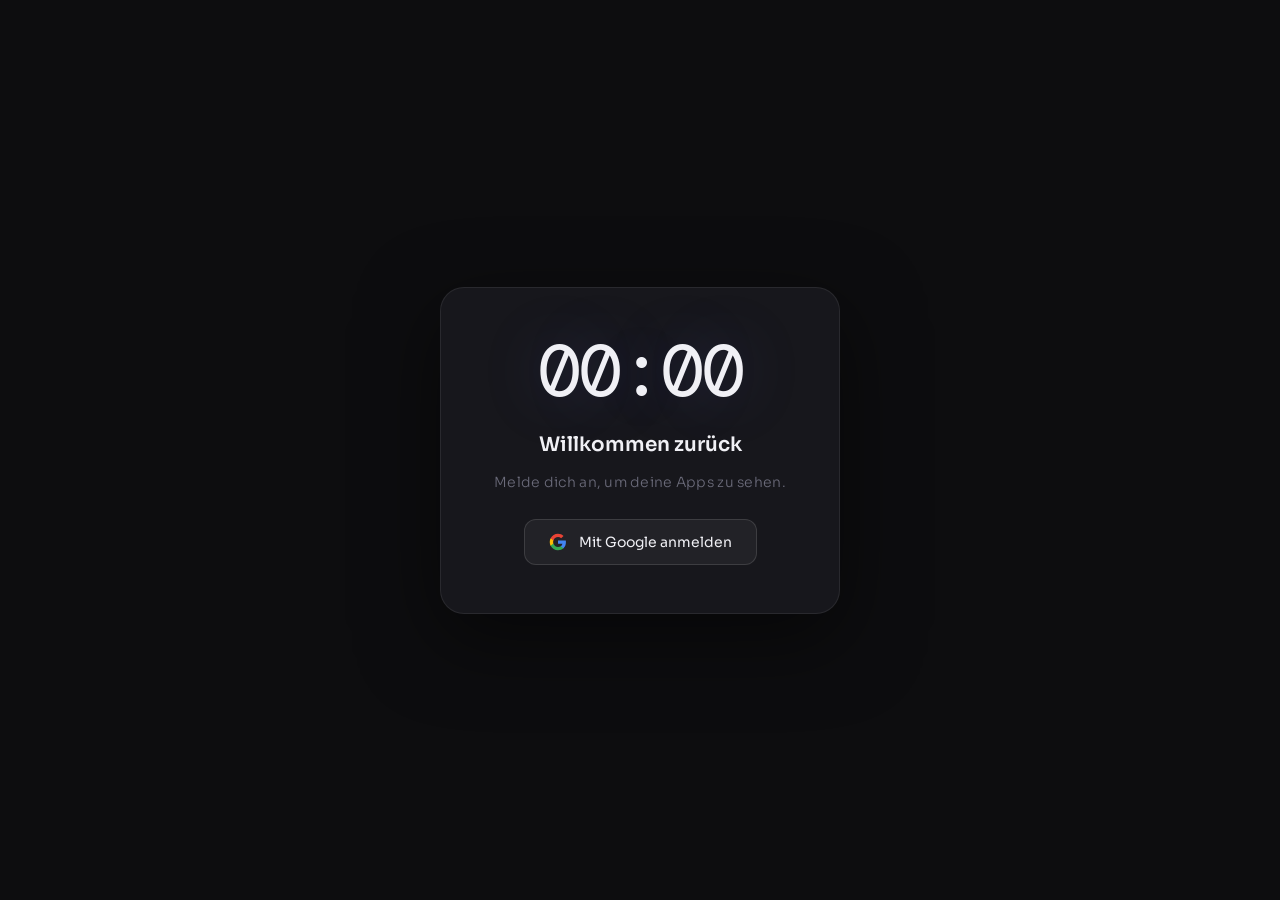
==== index.html @ 4dc1c1ce "Add files via upload weather api box removed" ====
<!DOCTYPE html>
<html lang="de" data-theme="dark">
<head>
  <meta charset="UTF-8" />
  <meta name="viewport" content="width=device-width, initial-scale=1.0" />
  <title>Startseite</title>
  <link rel="preconnect" href="https://fonts.googleapis.com" />
  <link rel="preconnect" href="https://fonts.gstatic.com" crossorigin />
  <link href="https://fonts.googleapis.com/css2?family=Sora:wght@300;400;600&family=DM+Mono:wght@400;500&display=swap" rel="stylesheet" />
  <link rel="stylesheet" href="./Style/style.css" />
</head>
<body>

<div id="loginScreen">
  <div class="login-box">
    <div class="login-clock" id="loginClock">00:00</div>
    <div class="login-title">Willkommen zurück</div>
    <div class="login-sub">Melde dich an, um deine Apps zu sehen.</div>
    <button id="loginBtn" class="google-btn">
      <svg viewBox="0 0 24 24" width="18" height="18">
        <path d="M22.56 12.25c0-.78-.07-1.53-.2-2.25H12v4.26h5.92c-.26 1.37-1.04 2.53-2.21 3.31v2.77h3.57c2.08-1.92 3.28-4.74 3.28-8.09z" fill="#4285F4"/>
        <path d="M12 23c2.97 0 5.46-.98 7.28-2.66l-3.57-2.77c-.98.66-2.23 1.06-3.71 1.06-2.86 0-5.29-1.93-6.16-4.53H2.18v2.84C3.99 20.53 7.7 23 12 23z" fill="#34A853"/>
        <path d="M5.84 14.09c-.22-.66-.35-1.36-.35-2.09s.13-1.43.35-2.09V7.07H2.18C1.43 8.55 1 10.22 1 12s.43 3.45 1.18 4.93l3.66-2.84z" fill="#FBBC05"/>
        <path d="M12 5.38c1.62 0 3.06.56 4.21 1.64l3.15-3.15C17.45 2.09 14.97 1 12 1 7.7 1 3.99 3.47 2.18 7.07l3.66 2.84c.87-2.6 3.3-4.53 6.16-4.53z" fill="#EA4335"/>
      </svg>
      Mit Google anmelden
    </button>
  </div>
</div>

<div id="app" style="display:none;">

  <div id="bgLayer"></div>

  <header class="header">
    <div class="clock" id="clock">00:00</div>
    <div class="greeting" id="greeting">Guten Morgen</div>
  </header>

  <div class="widgets-row">
  <div class="widget quote-widget" id="quoteWidget">
    <div class="quote-mark">"</div>
    <div class="quote-text" id="quoteText">Lade Zitat...</div>
    <div class="quote-author" id="quoteAuthor"></div>
    <button class="quote-refresh" id="quoteRefresh" title="Neues Zitat">
      <svg viewBox="0 0 24 24" fill="none" stroke="currentColor" stroke-width="2" stroke-linecap="round">
        <polyline points="23 4 23 10 17 10"/>
        <polyline points="1 20 1 14 7 14"/>
        <path d="M3.51 9a9 9 0 0 1 14.85-3.36L23 10M1 14l4.64 4.36A9 9 0 0 0 20.49 15"/>
      </svg>
    </button>
  </div>
</div>

  <div class="search-wrapper">
    <div class="search-bar">
      <svg class="search-icon" viewBox="0 0 24 24" fill="none" stroke="currentColor" stroke-width="2">
        <circle cx="11" cy="11" r="8"/>
        <line x1="21" y1="21" x2="16.65" y2="16.65"/>
      </svg>
      <input type="text" id="searchInput" placeholder="Suchen oder URL eingeben..." autocomplete="off" />
    </div>
  </div>

  <main class="grid-wrapper" id="gridWrapper"></main>

  <div class="user-chip" id="userChip" style="display:none;">
    <img id="userAvatar" src="" alt="Avatar" />
    <span id="userName" class="user-name"></span>
    <button id="settingsBtn" title="Einstellungen">
      <svg viewBox="0 0 24 24" fill="none" stroke="currentColor" stroke-width="2" stroke-linecap="round">
        <circle cx="12" cy="12" r="3"/>
        <path d="M19.4 15a1.65 1.65 0 0 0 .33 1.82l.06.06a2 2 0 0 1-2.83 2.83l-.06-.06a1.65 1.65 0 0 0-1.82-.33 1.65 1.65 0 0 0-1 1.51V21a2 2 0 0 1-4 0v-.09A1.65 1.65 0 0 0 9 19.4a1.65 1.65 0 0 0-1.82.33l-.06.06a2 2 0 0 1-2.83-2.83l.06-.06A1.65 1.65 0 0 0 4.68 15a1.65 1.65 0 0 0-1.51-1H3a2 2 0 0 1 0-4h.09A1.65 1.65 0 0 0 4.6 9a1.65 1.65 0 0 0-.33-1.82l-.06-.06a2 2 0 0 1 2.83-2.83l.06.06A1.65 1.65 0 0 0 9 4.68a1.65 1.65 0 0 0 1-1.51V3a2 2 0 0 1 4 0v.09a1.65 1.65 0 0 0 1 1.51 1.65 1.65 0 0 0 1.82-.33l.06-.06a2 2 0 0 1 2.83 2.83l-.06.06A1.65 1.65 0 0 0 19.4 9a1.65 1.65 0 0 0 1.51 1H21a2 2 0 0 1 0 4h-.09a1.65 1.65 0 0 0-1.51 1z"/>
      </svg>
    </button>
    <button id="logoutBtn" title="Abmelden">
      <svg viewBox="0 0 24 24" fill="none" stroke="currentColor" stroke-width="2" stroke-linecap="round">
        <path d="M9 21H5a2 2 0 0 1-2-2V5a2 2 0 0 1 2-2h4"/>
        <polyline points="16 17 21 12 16 7"/>
        <line x1="21" y1="12" x2="9" y2="12"/>
      </svg>
    </button>
  </div>

  <button class="add-btn" id="addBtn" title="App hinzufügen">
    <svg viewBox="0 0 24 24" fill="none" stroke="currentColor" stroke-width="2.5" stroke-linecap="round">
      <line x1="12" y1="5" x2="12" y2="19"/>
      <line x1="5" y1="12" x2="19" y2="12"/>
    </svg>
  </button>

  <canvas id="confettiCanvas"></canvas>

  <div class="modal-overlay" id="modalOverlay"></div>

  <!-- MODAL: App hinzufügen -->
  <div class="modal" id="addModal">
    <div class="modal-header">
      <span class="modal-title">App hinzufügen</span>
      <button class="modal-close" id="modalClose">
        <svg viewBox="0 0 24 24" fill="none" stroke="currentColor" stroke-width="2" stroke-linecap="round">
          <line x1="18" y1="6" x2="6" y2="18"/><line x1="6" y1="6" x2="18" y2="18"/>
        </svg>
      </button>
    </div>
    <form id="addForm">
      <div class="form-group">
        <label>Name</label>
        <input type="text" id="inputName" placeholder="z.B. GitHub" required />
      </div>
      <div class="form-group">
        <label>URL</label>
        <input type="text" id="inputUrl" placeholder="z.B. github.com" required />
      </div>
      <div class="form-group">
        <label>Beschreibung <span class="optional">(optional)</span></label>
        <input type="text" id="inputSub" placeholder="z.B. Code" />
      </div>
      <div class="form-group">
        <label>Kategorie <span class="optional">(optional)</span></label>
        <input type="text" id="inputCategory" placeholder="z.B. Arbeit" list="categoryList" />
        <datalist id="categoryList"></datalist>
      </div>

      <!-- EMOJI ICON -->
      <div class="form-group">
        <label>Icon</label>
        <div class="emoji-selector">
          <button type="button" id="emojiPreviewBtn" class="emoji-preview-btn" title="Emoji auswählen">
            🔗
          </button>
          <div class="emoji-selector-info">
            <span class="emoji-auto-label" id="emojiAutoLabel">Automatisch gewählt</span>
            <span class="emoji-hint">Klick zum Ändern</span>
          </div>
        </div>
      </div>

      <!-- EMOJI PICKER -->
      <div id="emojiPickerWrap" style="display:none;">
        <div class="emoji-search-bar">
          <input type="text" id="emojiSearch" placeholder="Emoji suchen..." />
        </div>
        <div class="emoji-categories">
          <button type="button" class="emoji-cat-btn active" data-cat="all">Alle</button>
          <button type="button" class="emoji-cat-btn" data-cat="smileys">😀</button>
          <button type="button" class="emoji-cat-btn" data-cat="tech">💻</button>
          <button type="button" class="emoji-cat-btn" data-cat="objects">📦</button>
          <button type="button" class="emoji-cat-btn" data-cat="symbols">🔣</button>
        </div>
        <div class="emoji-grid" id="emojiGrid"></div>
      </div>

      <button type="submit" class="submit-btn">Kachel hinzufügen</button>
    </form>
  </div>

  <!-- MODAL: Einstellungen -->
  <div class="modal" id="settingsModal">
    <div class="modal-header">
      <span class="modal-title">Einstellungen</span>
      <button class="modal-close" id="settingsClose">
        <svg viewBox="0 0 24 24" fill="none" stroke="currentColor" stroke-width="2" stroke-linecap="round">
          <line x1="18" y1="6" x2="6" y2="18"/><line x1="6" y1="6" x2="18" y2="18"/>
        </svg>
      </button>
    </div>
    <div class="settings-section">
      <div class="settings-label">Erscheinungsbild</div>
      <div class="icon-toggle">
        <button type="button" class="toggle-btn" id="themeDark">🌙 Dark</button>
        <button type="button" class="toggle-btn" id="themeLight">☀️ Light</button>
      </div>
    </div>
    <div class="settings-section">
      <div class="settings-label">Kachelgröße</div>
      <div class="icon-toggle">
        <button type="button" class="toggle-btn size-btn" data-size="small">Klein</button>
        <button type="button" class="toggle-btn size-btn active" data-size="medium">Mittel</button>
        <button type="button" class="toggle-btn size-btn" data-size="large">Groß</button>
      </div>
    </div>
    <div class="settings-section">
      <div class="settings-label">Akzentfarbe</div>
      <div class="color-swatches">
        <button class="swatch active" data-color="#5e6ad2" style="background:#5e6ad2;"></button>
        <button class="swatch" data-color="#0ea5e9" style="background:#0ea5e9;"></button>
        <button class="swatch" data-color="#10b981" style="background:#10b981;"></button>
        <button class="swatch" data-color="#f59e0b" style="background:#f59e0b;"></button>
        <button class="swatch" data-color="#ef4444" style="background:#ef4444;"></button>
        <button class="swatch" data-color="#ec4899" style="background:#ec4899;"></button>
        <button class="swatch" data-color="#8b5cf6" style="background:#8b5cf6;"></button>
        <input type="color" id="customColor" class="color-picker" title="Eigene Farbe" />
      </div>
    </div>
    <div class="settings-section">
      <div class="settings-label">Hintergrundbild</div>
      <div class="bg-controls">
        <label class="upload-label" for="bgUpload">
          <svg viewBox="0 0 24 24" fill="none" stroke="currentColor" stroke-width="1.5" width="20" height="20">
            <path d="M21 15v4a2 2 0 0 1-2 2H5a2 2 0 0 1-2-2v-4"/>
            <polyline points="17 8 12 3 7 8"/>
            <line x1="12" y1="3" x2="12" y2="15"/>
          </svg>
          Bild hochladen
        </label>
        <input type="file" id="bgUpload" accept="image/*" style="display:none;" />
        <button class="remove-bg-btn" id="removeBg">Entfernen</button>
      </div>
      <div class="bg-preview-wrap" id="bgPreviewWrap" style="display:none;">
        <img id="bgPreview" src="" alt="Vorschau" />
      </div>
    </div>
    <div class="settings-section">
      <div class="settings-label">OpenWeatherMap API Key</div>
      <div class="form-group">
      
 <!--   <input type="text" id="weatherApiKey" placeholder="Dein API Key..." />-->
        <button class="submit-btn" id="saveWeatherKey" style="margin-top:8px;">Speichern</button>
      </div>
    </div>
    <div class="settings-section">
      <div class="settings-label">Tastenkürzel <span class="optional">(Taste → App-Name)</span></div>
      <div id="shortcutList"></div>
      <div class="shortcut-add">
        <input type="text" id="shortcutKey" placeholder="g" maxlength="1" class="shortcut-key-input" />
        <input type="text" id="shortcutApp" placeholder="App-Name (z.B. Gmail)" class="shortcut-app-input" />
        <button type="button" id="addShortcut" class="shortcut-add-btn">+</button>
      </div>
    </div>
  </div>

  <!-- MODAL: App bearbeiten -->
  <div class="modal" id="editModal">
    <div class="modal-header">
      <span class="modal-title">App bearbeiten</span>
      <button class="modal-close" id="editClose">
        <svg viewBox="0 0 24 24" fill="none" stroke="currentColor" stroke-width="2" stroke-linecap="round">
          <line x1="18" y1="6" x2="6" y2="18"/><line x1="6" y1="6" x2="18" y2="18"/>
        </svg>
      </button>
    </div>
    <form id="editForm">
      <input type="hidden" id="editDocId" />
      <div class="form-group">
        <label>Name</label>
        <input type="text" id="editName" required />
      </div>
      <div class="form-group">
        <label>URL</label>
        <input type="text" id="editUrl" required />
      </div>
      <div class="form-group">
        <label>Beschreibung <span class="optional">(optional)</span></label>
        <input type="text" id="editSub" />
      </div>
      <div class="form-group">
        <label>Kategorie <span class="optional">(optional)</span></label>
        <input type="text" id="editCategory" list="categoryList" />
      </div>
      <div class="form-group">
        <label>Emoji <span class="optional">(leer = Favicon)</span></label>
        <input type="text" id="editEmoji" maxlength="4" />
      </div>
      <button type="submit" class="submit-btn">Speichern</button>
    </form>
  </div>

</div>

<script src="./JS/apps.js"></script>
<script type="module" src="./JS/main.js"></script>
</body>
</html>
---- Style/style.css ----
:root {
  --bg-main:        #0d0d0f;
  --bg-card:        #141417;
  --bg-card-hover:  #1c1c21;
  --bg-search:      #111114;
  --bg-widget:      #131316;
  --accent:         #5e6ad2;
  --accent-glow:    rgba(94, 106, 210, 0.18);
  --text-primary:   #f0f0f5;
  --text-secondary: #6b6b7a;
  --text-label:     #3a3a48;
  --border:         rgba(255, 255, 255, 0.06);
  --border-hover:   rgba(94, 106, 210, 0.35);
  --font-display:   'Sora', sans-serif;
  --font-mono:      'DM Mono', monospace;
  --gap:            18px;
  --radius-card:    16px;
  --card-min:       150px;
}

[data-theme="light"] {
  --bg-main:        #f4f4f8;
  --bg-card:        #ffffff;
  --bg-card-hover:  #f0f0f6;
  --bg-search:      #ffffff;
  --bg-widget:      #ffffff;
  --text-primary:   #111118;
  --text-secondary: #888899;
  --text-label:     #aaaabc;
  --border:         rgba(0, 0, 0, 0.07);
  --border-hover:   rgba(94, 106, 210, 0.4);
}

*, *::before, *::after { box-sizing: border-box; margin: 0; padding: 0; }
html, body { height: 100%; }

body {
  background-color: var(--bg-main);
  color: var(--text-primary);
  font-family: var(--font-display);
  min-height: 100vh;
  transition: background-color 0.3s, color 0.3s;
}

#bgLayer {
  position: fixed; inset: 0; z-index: 0;
  background-size: cover; background-position: center;
  opacity: 0; transition: opacity 0.5s; pointer-events: none;
}
#bgLayer.active { opacity: 1; }

#app {
  position: relative; z-index: 1;
  display: flex; flex-direction: column; align-items: center;
  padding: 60px 24px 100px; gap: 32px; min-height: 100vh;
}

#confettiCanvas { position: fixed; inset: 0; pointer-events: none; z-index: 9999; }

/* ── LOGIN ── */
#loginScreen {
  display: flex; align-items: center; justify-content: center;
  min-height: 100vh; animation: fadeDown 0.7s ease both;
}

.login-box {
  display: flex; flex-direction: column; align-items: center;
  gap: 16px; text-align: center; padding: 48px 40px;
  background: #17171c; border: 1px solid rgba(255,255,255,0.08);
  border-radius: 24px; box-shadow: 0 24px 80px rgba(0,0,0,0.5);
  width: min(400px, 92vw);
}

.login-clock {
  font-family: var(--font-mono); font-size: clamp(48px, 10vw, 72px);
  font-weight: 400; letter-spacing: -2px; color: #f0f0f5; line-height: 1;
  text-shadow: 0 0 60px rgba(94, 106, 210, 0.25);
}

.login-title { font-size: 20px; font-weight: 600; color: #f0f0f5; margin-top: 8px; }
.login-sub   { font-size: 14px; font-weight: 300; color: #6b6b7a; letter-spacing: 0.02em; }

.google-btn {
  display: flex; align-items: center; gap: 12px; margin-top: 12px;
  padding: 13px 24px; border-radius: 12px;
  border: 1px solid rgba(255,255,255,0.12);
  background: rgba(255,255,255,0.05); color: #f0f0f5;
  font-family: var(--font-display); font-size: 14px; cursor: pointer;
  transition: background 0.2s, border-color 0.2s, transform 0.15s, box-shadow 0.2s;
}
.google-btn:hover {
  background: rgba(255,255,255,0.09); border-color: rgba(94,106,210,0.5);
  transform: translateY(-1px); box-shadow: 0 8px 24px rgba(0,0,0,0.3);
}

/* ── HEADER ── */
.header { text-align: center; animation: fadeDown 0.7s ease both; }

.clock {
  font-family: var(--font-mono); font-size: clamp(52px, 8vw, 88px);
  font-weight: 400; letter-spacing: -2px; color: var(--text-primary);
  line-height: 1; text-shadow: 0 0 60px rgba(94, 106, 210, 0.2);
}

.greeting { margin-top: 10px; font-size: 15px; font-weight: 300; color: var(--text-secondary); letter-spacing: 0.05em; }

/* ── WIDGETS ── */
.widgets-row {
  width: 100%;
  max-width: 860px;
  animation: fadeDown 0.7s 0.05s ease both;
}

.widget {
  background: var(--bg-widget);
  border: 1px solid var(--border);
  border-radius: 16px;
  padding: 24px 28px;
  transition: background 0.3s;
}

.quote-widget {
  position: relative;
  display: flex;
  flex-direction: column;
  gap: 10px;
  min-height: 80px;
  justify-content: center;
}

.quote-mark {
  font-family: Georgia, serif;
  font-size: 64px;
  line-height: 0.6;
  color: var(--accent);
  opacity: 0.4;
  user-select: none;
  margin-bottom: 4px;
}

.quote-text {
  font-size: 15px;
  font-weight: 300;
  color: var(--text-primary);
  line-height: 1.7;
  font-style: italic;
  max-width: 700px;
  transition: opacity 0.4s;
}

.quote-text.fade { opacity: 0; }

.quote-author {
  font-family: var(--font-mono);
  font-size: 11px;
  letter-spacing: 0.08em;
  color: var(--accent);
  text-transform: uppercase;
  transition: opacity 0.4s;
}

.quote-author.fade { opacity: 0; }

.quote-refresh {
  position: absolute;
  top: 16px;
  right: 16px;
  background: none;
  border: 1px solid var(--border);
  border-radius: 8px;
  color: var(--text-secondary);
  cursor: pointer;
  padding: 7px;
  display: flex;
  align-items: center;
  justify-content: center;
  transition: color 0.2s, border-color 0.2s, transform 0.4s;
}

.quote-refresh svg { width: 14px; height: 14px; }

.quote-refresh:hover {
  color: var(--accent);
  border-color: var(--accent);
}

.quote-refresh.spinning {
  transform: rotate(360deg);
}

/* ── SUCHE ── */
.search-wrapper { width: 100%; max-width: 560px; animation: fadeDown 0.7s 0.1s ease both; }

.search-bar {
  display: flex; align-items: center; gap: 12px;
  background: var(--bg-search); border: 1px solid var(--border);
  border-radius: 14px; padding: 14px 20px;
  transition: border-color 0.2s, box-shadow 0.2s, background 0.3s;
}
.search-bar:focus-within { border-color: var(--accent); box-shadow: 0 0 0 3px var(--accent-glow); }
.search-icon { width: 17px; height: 17px; color: var(--text-secondary); flex-shrink: 0; }
.search-bar input { flex: 1; background: none; border: none; outline: none; font-family: var(--font-display); font-size: 15px; font-weight: 300; color: var(--text-primary); }
.search-bar input::placeholder { color: var(--text-secondary); }

/* ── GRID ── */
.grid-wrapper {
  width: 100%; max-width: 860px;
  animation: fadeUp 0.7s 0.2s ease both;
  display: flex; flex-direction: column; gap: 32px;
}

.category-label {
  font-family: var(--font-mono); font-size: 11px; letter-spacing: 0.12em;
  text-transform: uppercase; color: var(--text-label); margin-bottom: 14px;
  display: flex; align-items: center; gap: 8px;
}
.category-label::after { content: ''; flex: 1; height: 1px; background: var(--border); }

.app-grid {
  display: grid;
  grid-template-columns: repeat(auto-fill, minmax(var(--card-min), 1fr));
  gap: var(--gap);
}

[data-size="small"]  { --card-min: 110px; }
[data-size="medium"] { --card-min: 150px; }
[data-size="large"]  { --card-min: 200px; }

.card-wrapper { position: relative; }

.app-card {
  background: var(--bg-card); border: 1px solid var(--border);
  border-radius: var(--radius-card); padding: 24px 16px 20px;
  text-decoration: none; color: var(--text-primary);
  display: flex; flex-direction: column; align-items: center;
  gap: 10px; text-align: center; width: 100%;
  cursor: grab; animation: fadeUp 0.5s ease both;
  transition: background 0.2s, border-color 0.2s, transform 0.2s, box-shadow 0.2s;
  user-select: none;
}
.app-card:hover {
  background: var(--bg-card-hover); border-color: var(--border-hover);
  transform: translateY(-3px);
  box-shadow: 0 8px 30px rgba(0,0,0,0.2), 0 0 0 1px var(--border-hover);
}
.app-card.dragging { opacity: 0.4; cursor: grabbing; transform: scale(0.96); }
.card-wrapper.drag-over .app-card { border-color: var(--accent); box-shadow: 0 0 0 2px var(--accent-glow); }

.app-icon {
  width: 52px; height: 52px;
  border-radius: 12px;
  background: rgba(255,255,255,0.04);
  display: flex; align-items: center; justify-content: center;
  font-size: 26px;
  overflow: hidden; position: relative;
  transition: width 0.2s, height 0.2s, font-size 0.2s;
}

.app-icon img { width: 32px; height: 32px; object-fit: contain; transition: width 0.2s, height 0.2s; }

/* Kachelgröße Klein */
[data-size="small"] .app-icon              { width: 36px; height: 36px; font-size: 18px; }
[data-size="small"] .app-icon img          { width: 22px; height: 22px; }

/* Kachelgröße Mittel (Standard) */
[data-size="medium"] .app-icon             { width: 52px; height: 52px; font-size: 26px; }
[data-size="medium"] .app-icon img         { width: 32px; height: 32px; }

/* Kachelgröße Groß */
[data-size="large"] .app-icon              { width: 72px; height: 72px; font-size: 38px; border-radius: 18px; }
[data-size="large"] .app-icon img          { width: 48px; height: 48px; }

.click-badge {
  position: absolute; bottom: -4px; right: -4px;
  background: var(--accent); color: #fff;
  font-family: var(--font-mono); font-size: 9px;
  padding: 1px 4px; border-radius: 6px; min-width: 16px;
  text-align: center; display: none;
}
.click-badge.visible { display: block; }

.app-name { font-size: 13px; font-weight: 400; color: var(--text-primary); white-space: nowrap; overflow: hidden; text-overflow: ellipsis; max-width: 100%; }
.app-sub  { font-size: 11px; color: var(--text-secondary); margin-top: -4px; }

.card-actions {
  position: absolute; top: 6px; right: 6px;
  display: flex; gap: 4px; opacity: 0; transition: opacity 0.2s;
}
.card-wrapper:hover .card-actions { opacity: 1; }

.card-action-btn {
  width: 22px; height: 22px; border-radius: 50%;
  border: 1px solid rgba(255,255,255,0.1);
  background: rgba(20,20,25,0.92); color: var(--text-secondary);
  cursor: pointer; display: flex; align-items: center; justify-content: center;
  transition: background 0.2s, color 0.2s;
}
.card-action-btn svg { width: 10px; height: 10px; }
.card-action-btn.edit:hover   { background: var(--accent); color: #fff; border-color: transparent; }
.card-action-btn.delete:hover { background: #e53e3e; color: #fff; border-color: transparent; }

/* ── + BUTTON ── */
.add-btn {
  position: fixed; bottom: 32px; right: 32px; z-index: 100;
  width: 52px; height: 52px; border-radius: 50%;
  border: 1px solid var(--border-hover); background: var(--bg-card);
  color: var(--accent); cursor: pointer;
  display: flex; align-items: center; justify-content: center;
  box-shadow: 0 4px 24px rgba(0,0,0,0.3);
  transition: transform 0.2s, background 0.2s, color 0.2s;
}
.add-btn svg { width: 22px; height: 22px; }
.add-btn:hover { transform: scale(1.1) rotate(90deg); background: var(--accent); color: #fff; box-shadow: 0 6px 30px var(--accent-glow); }

/* ── OVERLAY ── */
.modal-overlay {
  display: none; position: fixed; inset: 0;
  background: rgba(0,0,0,0.65); backdrop-filter: blur(4px); z-index: 200;
}

/* ── MODAL ── */
.modal {
  display: none; flex-direction: column; gap: 20px;
  position: fixed; top: 50%; left: 50%;
  transform: translate(-50%, -45%); opacity: 0; z-index: 300;
  width: min(480px, 92vw); max-height: 90vh; overflow-y: auto;
  background: #17171c; border: 1px solid rgba(255,255,255,0.08);
  border-radius: 20px; padding: 28px; box-shadow: 0 24px 80px rgba(0,0,0,0.6);
  transition: transform 0.25s cubic-bezier(.34,1.56,.64,1), opacity 0.2s;
}
[data-theme="light"] .modal { background: #ffffff; border-color: rgba(0,0,0,0.08); }
.modal.open { display: flex; transform: translate(-50%, -50%); opacity: 1; }

.modal-header { display: flex; align-items: center; justify-content: space-between; }
.modal-title  { font-size: 16px; font-weight: 600; color: var(--text-primary); }
.modal-close  { background: none; border: none; cursor: pointer; color: var(--text-secondary); padding: 4px; display: flex; border-radius: 6px; transition: color 0.15s, background 0.15s; }
.modal-close:hover { color: var(--text-primary); background: rgba(128,128,128,0.12); }
.modal-close svg { width: 18px; height: 18px; }

.form-group { display: flex; flex-direction: column; gap: 8px; }
.form-group label { font-size: 12px; color: var(--text-secondary); letter-spacing: 0.04em; }
.optional { opacity: 0.5; font-size: 11px; }

.form-group input[type="text"] {
  background: rgba(255,255,255,0.04); border: 1px solid var(--border);
  border-radius: 10px; padding: 11px 14px;
  font-family: var(--font-display); font-size: 14px; font-weight: 300;
  color: var(--text-primary); outline: none;
  transition: border-color 0.2s, box-shadow 0.2s;
}
[data-theme="light"] .form-group input[type="text"] { background: #f6f6fa; }
.form-group input[type="text"]:focus { border-color: var(--accent); box-shadow: 0 0 0 3px var(--accent-glow); }
.form-group input::placeholder { color: var(--text-secondary); }

.icon-toggle { display: flex; gap: 8px; }
.toggle-btn {
  flex: 1; padding: 10px; border-radius: 10px; border: 1px solid var(--border);
  background: rgba(255,255,255,0.03); color: var(--text-secondary);
  font-family: var(--font-display); font-size: 13px; cursor: pointer; transition: all 0.2s;
}
.toggle-btn.active { border-color: var(--accent); background: var(--accent-glow); color: var(--text-primary); }
.toggle-btn:hover:not(.active) { border-color: rgba(128,128,128,0.2); color: var(--text-primary); }

.favicon-hint { background: rgba(255,255,255,0.03); border: 1px solid var(--border); border-radius: 10px; padding: 12px 14px; font-size: 12px; color: var(--text-secondary); line-height: 1.5; }

.submit-btn {
  width: 100%; padding: 13px; border-radius: 12px; border: none;
  background: var(--accent); color: #fff;
  font-family: var(--font-display); font-size: 14px; font-weight: 600;
  cursor: pointer; margin-top: 4px;
  transition: opacity 0.2s, transform 0.15s, box-shadow 0.2s;
}
.submit-btn:hover { opacity: 0.88; transform: translateY(-1px); box-shadow: 0 6px 20px var(--accent-glow); }
.submit-btn:active { transform: translateY(0); }

/* ── EINSTELLUNGEN ── */
.settings-section { display: flex; flex-direction: column; gap: 10px; padding-bottom: 20px; border-bottom: 1px solid var(--border); }
.settings-section:last-child { border-bottom: none; padding-bottom: 0; }
.settings-label { font-size: 12px; color: var(--text-secondary); letter-spacing: 0.04em; }

.color-swatches { display: flex; gap: 8px; align-items: center; flex-wrap: wrap; }
.swatch { width: 28px; height: 28px; border-radius: 50%; border: 2px solid transparent; cursor: pointer; transition: transform 0.15s, border-color 0.15s; }
.swatch:hover { transform: scale(1.15); }
.swatch.active { border-color: #fff; box-shadow: 0 0 0 1px var(--accent); }
.color-picker { width: 28px; height: 28px; border-radius: 50%; border: 2px solid var(--border); cursor: pointer; padding: 0; background: none; overflow: hidden; }

.bg-controls { display: flex; gap: 10px; align-items: center; }
.upload-label { display: flex; align-items: center; gap: 8px; padding: 10px 16px; border-radius: 10px; border: 1px dashed var(--border); color: var(--text-secondary); font-size: 13px; cursor: pointer; transition: border-color 0.2s, color 0.2s; }
.upload-label:hover { border-color: var(--accent); color: var(--text-primary); }
.remove-bg-btn { padding: 10px 14px; border-radius: 10px; border: 1px solid var(--border); background: none; color: var(--text-secondary); font-family: var(--font-display); font-size: 13px; cursor: pointer; transition: background 0.2s, color 0.2s; }
.remove-bg-btn:hover { background: rgba(229,62,62,0.12); color: #e53e3e; border-color: #e53e3e; }
.bg-preview-wrap { margin-top: 8px; border-radius: 10px; overflow: hidden; max-height: 100px; }
.bg-preview-wrap img { width: 100%; object-fit: cover; }

.shortcut-list-item { display: flex; align-items: center; gap: 8px; padding: 6px 0; font-size: 13px; color: var(--text-primary); }
.shortcut-key { font-family: var(--font-mono); background: var(--bg-card); border: 1px solid var(--border); border-radius: 6px; padding: 2px 8px; font-size: 12px; min-width: 28px; text-align: center; }
.shortcut-remove { margin-left: auto; background: none; border: none; color: var(--text-secondary); cursor: pointer; font-size: 16px; padding: 0 4px; transition: color 0.15s; }
.shortcut-remove:hover { color: #e53e3e; }

.shortcut-add { display: flex; gap: 8px; margin-top: 8px; }
.shortcut-key-input { background: rgba(255,255,255,0.04); border: 1px solid var(--border); border-radius: 10px; padding: 10px; width: 52px; text-align: center; font-family: var(--font-mono); font-size: 14px; color: var(--text-primary); outline: none; }
.shortcut-key-input:focus { border-color: var(--accent); }
.shortcut-app-input { flex: 1; background: rgba(255,255,255,0.04); border: 1px solid var(--border); border-radius: 10px; padding: 10px 14px; font-family: var(--font-display); font-size: 13px; color: var(--text-primary); outline: none; }
.shortcut-app-input:focus { border-color: var(--accent); }
.shortcut-add-btn { width: 40px; border-radius: 10px; border: none; background: var(--accent); color: #fff; font-size: 20px; cursor: pointer; transition: opacity 0.2s; }
.shortcut-add-btn:hover { opacity: 0.85; }

/* ── USER CHIP ── */
.user-chip {
  position: fixed; top: 20px; right: 24px; z-index: 100;
  display: flex; align-items: center; gap: 8px;
  background: var(--bg-card); border: 1px solid var(--border);
  border-radius: 40px; padding: 5px 12px 5px 5px;
  box-shadow: 0 4px 16px rgba(0,0,0,0.2); animation: fadeDown 0.5s ease both;
}
.user-chip img { width: 28px; height: 28px; border-radius: 50%; object-fit: cover; }
.user-name { font-size: 12px; color: var(--text-secondary); max-width: 100px; overflow: hidden; text-overflow: ellipsis; white-space: nowrap; }
.user-chip button { background: none; border: none; cursor: pointer; color: var(--text-secondary); display: flex; align-items: center; padding: 3px; border-radius: 4px; transition: color 0.15s; }
.user-chip button:hover { color: var(--text-primary); }
.user-chip button svg { width: 15px; height: 15px; }

/* ── ANIMATIONEN ── */
@keyframes fadeDown { from { opacity: 0; transform: translateY(-16px); } to { opacity: 1; transform: translateY(0); } }
@keyframes fadeUp   { from { opacity: 0; transform: translateY(20px);  } to { opacity: 1; transform: translateY(0); } }

/* ── SCROLLBAR ── */
::-webkit-scrollbar { width: 6px; }
::-webkit-scrollbar-track { background: transparent; }
::-webkit-scrollbar-thumb { background: #2a2a35; border-radius: 99px; }
::-webkit-scrollbar-thumb:hover { background: var(--accent); }

@media (max-width: 600px) {
  .widgets-row { flex-direction: column; }
  .weather-widget { min-width: unset; }
  .user-name { display: none; }
}


/* ── EMOJI SELECTOR ── */
.emoji-selector {
  display: flex;
  align-items: center;
  gap: 14px;
}

.emoji-preview-btn {
  width: 56px;
  height: 56px;
  font-size: 28px;
  border-radius: 14px;
  border: 2px solid var(--border);
  background: rgba(255,255,255,0.04);
  cursor: pointer;
  transition: border-color 0.2s, transform 0.15s, background 0.2s;
  display: flex;
  align-items: center;
  justify-content: center;
  flex-shrink: 0;
}

.emoji-preview-btn:hover {
  border-color: var(--accent);
  background: var(--accent-glow);
  transform: scale(1.05);
}

.emoji-selector-info {
  display: flex;
  flex-direction: column;
  gap: 3px;
}

.emoji-auto-label {
  font-size: 13px;
  color: var(--text-primary);
  font-weight: 400;
}

.emoji-hint {
  font-size: 11px;
  color: var(--text-secondary);
}

/* Emoji Picker */
.emoji-search-bar input {
  width: 100%;
  background: rgba(255,255,255,0.04);
  border: 1px solid var(--border);
  border-radius: 10px;
  padding: 9px 14px;
  font-family: var(--font-display);
  font-size: 13px;
  color: var(--text-primary);
  outline: none;
  transition: border-color 0.2s;
  margin-bottom: 10px;
}

.emoji-search-bar input:focus { border-color: var(--accent); }
.emoji-search-bar input::placeholder { color: var(--text-secondary); }

.emoji-categories {
  display: flex;
  gap: 6px;
  margin-bottom: 10px;
  flex-wrap: wrap;
}

.emoji-cat-btn {
  padding: 5px 10px;
  border-radius: 8px;
  border: 1px solid var(--border);
  background: rgba(255,255,255,0.03);
  color: var(--text-secondary);
  font-size: 13px;
  cursor: pointer;
  transition: all 0.15s;
}

.emoji-cat-btn.active {
  border-color: var(--accent);
  background: var(--accent-glow);
  color: var(--text-primary);
}

.emoji-grid {
  display: grid;
  grid-template-columns: repeat(8, 1fr);
  gap: 4px;
  max-height: 180px;
  overflow-y: auto;
  padding-right: 4px;
}

.emoji-btn {
  font-size: 22px;
  padding: 6px;
  border-radius: 8px;
  border: none;
  background: none;
  cursor: pointer;
  transition: background 0.15s, transform 0.1s;
  line-height: 1;
  text-align: center;
}

.emoji-btn:hover {
  background: rgba(255,255,255,0.08);
  transform: scale(1.2);
}

.emoji-btn.selected {
  background: var(--accent-glow);
  outline: 1px solid var(--accent);
}
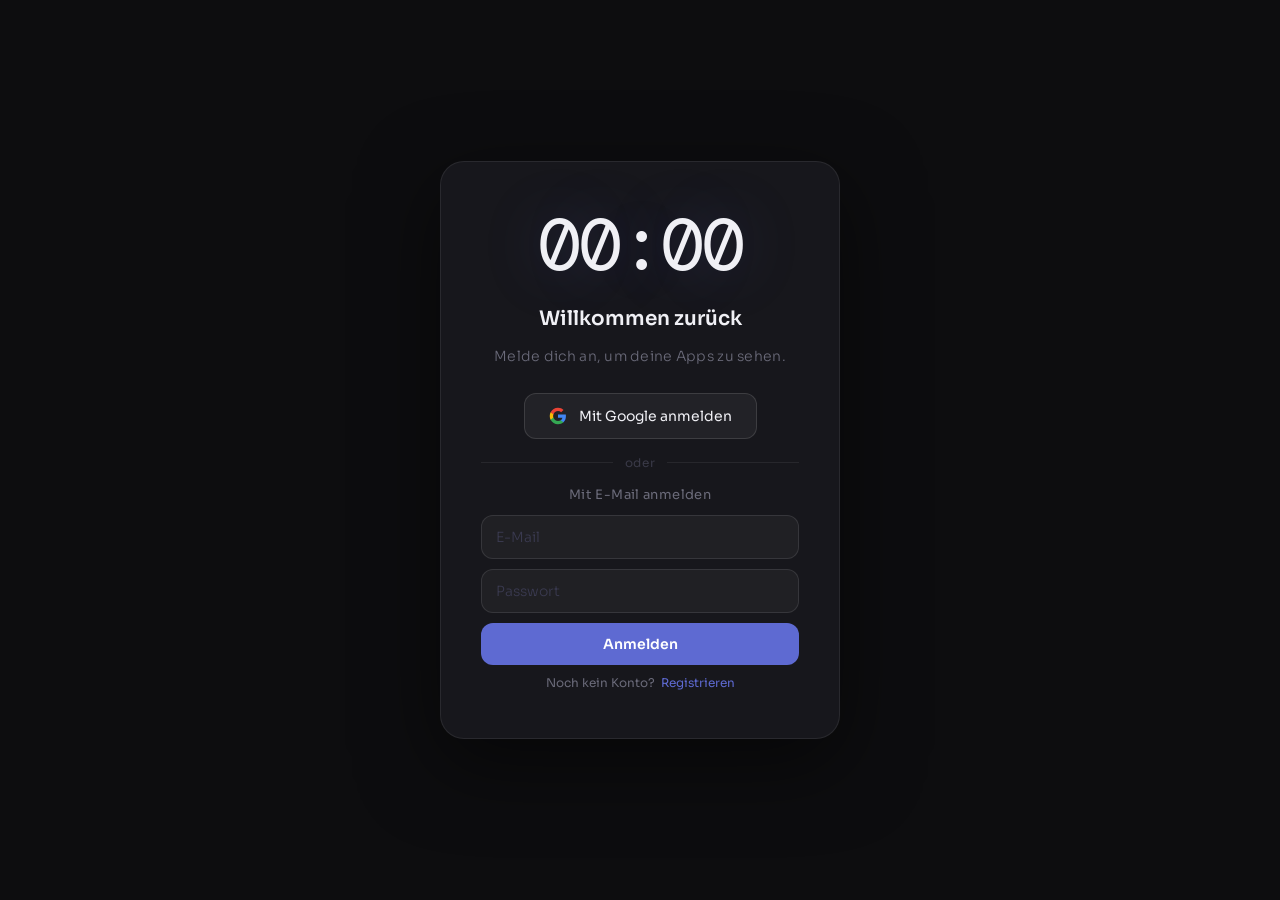
==== commit 4438e9cc: "Add files via upload" ====
--- a/index.html
+++ b/index.html
@@ -16,6 +16,7 @@
     <div class="login-clock" id="loginClock">00:00</div>
     <div class="login-title">Willkommen zurück</div>
     <div class="login-sub">Melde dich an, um deine Apps zu sehen.</div>
+    <div class="auth-error" id="loginError" style="display:none;"></div>
     <button id="loginBtn" class="google-btn">
       <svg viewBox="0 0 24 24" width="18" height="18">
         <path d="M22.56 12.25c0-.78-.07-1.53-.2-2.25H12v4.26h5.92c-.26 1.37-1.04 2.53-2.21 3.31v2.77h3.57c2.08-1.92 3.28-4.74 3.28-8.09z" fill="#4285F4"/>
@@ -25,6 +26,20 @@
       </svg>
       Mit Google anmelden
     </button>
+
+    <div class="auth-divider"><span>oder</span></div>
+
+    <div class="email-auth">
+      <div class="email-form-title" id="emailFormTitle">Mit E-Mail anmelden</div>
+      <input type="email"    id="emailInput"    class="auth-input" placeholder="E-Mail" autocomplete="email" />
+      <input type="password" id="passwordInput" class="auth-input" placeholder="Passwort" autocomplete="current-password" />
+      <div class="auth-error" id="authError" style="display:none;"></div>
+      <button id="emailSubmitBtn" class="auth-submit-btn">Anmelden</button>
+      <div class="auth-toggle">
+        <span id="authToggleText">Noch kein Konto?</span>
+        <a id="authToggleLink" href="#">Registrieren</a>
+      </div>
+    </div>
   </div>
 </div>
 
@@ -151,7 +166,8 @@
         <div class="emoji-grid" id="emojiGrid"></div>
       </div>
 
-      <button type="submit" class="submit-btn">Kachel hinzufügen</button>
+      <div class="auth-error" id="addFormError" style="display:none;"></div>
+      <button type="submit" class="submit-btn" id="addSubmitBtn">Kachel hinzufügen</button>
     </form>
   </div>
 
@@ -212,12 +228,12 @@
       </div>
     </div>
     <div class="settings-section">
-      <div class="settings-label">OpenWeatherMap API Key</div>
+  <!--    <div class="settings-label">OpenWeatherMap API Key</div> -->
       <div class="form-group">
       
  <!--   <input type="text" id="weatherApiKey" placeholder="Dein API Key..." />-->
-        <button class="submit-btn" id="saveWeatherKey" style="margin-top:8px;">Speichern</button>
-      </div>
+  <!--      <button class="submit-btn" id="saveWeatherKey" style="margin-top:8px;">Speichern</button>
+-->      </div>
     </div>
     <div class="settings-section">
       <div class="settings-label">Tastenkürzel <span class="optional">(Taste → App-Name)</span></div>
--- a/Style/style.css
+++ b/Style/style.css
@@ -93,6 +93,53 @@
   transform: translateY(-1px); box-shadow: 0 8px 24px rgba(0,0,0,0.3);
 }
 
+/* ── EMAIL AUTH ── */
+.auth-divider {
+  width: 100%; display: flex; align-items: center; gap: 12px;
+  color: var(--text-label); font-size: 12px; letter-spacing: 0.06em;
+}
+.auth-divider::before, .auth-divider::after { content: ''; flex: 1; height: 1px; background: rgba(255,255,255,0.07); }
+
+.email-auth {
+  width: 100%; display: flex; flex-direction: column; gap: 10px;
+}
+
+.email-form-title {
+  font-size: 13px; color: var(--text-secondary); letter-spacing: 0.03em; margin-bottom: 2px;
+}
+
+.auth-input {
+  width: 100%; padding: 12px 14px; border-radius: 12px;
+  border: 1px solid rgba(255,255,255,0.1);
+  background: rgba(255,255,255,0.04);
+  color: #f0f0f5; font-family: var(--font-display); font-size: 14px; font-weight: 300;
+  outline: none; transition: border-color 0.2s, box-shadow 0.2s;
+}
+.auth-input:focus { border-color: var(--accent); box-shadow: 0 0 0 3px var(--accent-glow); }
+.auth-input::placeholder { color: #3a3a50; }
+
+.auth-error {
+  font-size: 12px; color: #e53e3e; padding: 8px 12px;
+  background: rgba(229,62,62,0.08); border: 1px solid rgba(229,62,62,0.2);
+  border-radius: 8px; line-height: 1.4;
+}
+
+.auth-submit-btn {
+  width: 100%; padding: 12px; border-radius: 12px; border: none;
+  background: var(--accent); color: #fff;
+  font-family: var(--font-display); font-size: 14px; font-weight: 600;
+  cursor: pointer; transition: opacity 0.2s, transform 0.15s;
+}
+.auth-submit-btn:hover { opacity: 0.88; transform: translateY(-1px); }
+.auth-submit-btn:disabled { opacity: 0.5; cursor: default; transform: none; }
+
+.auth-toggle {
+  font-size: 12px; color: var(--text-secondary); text-align: center;
+  display: flex; gap: 6px; justify-content: center;
+}
+.auth-toggle a { color: var(--accent); text-decoration: none; cursor: pointer; }
+.auth-toggle a:hover { text-decoration: underline; }
+
 /* ── HEADER ── */
 .header { text-align: center; animation: fadeDown 0.7s ease both; }
 
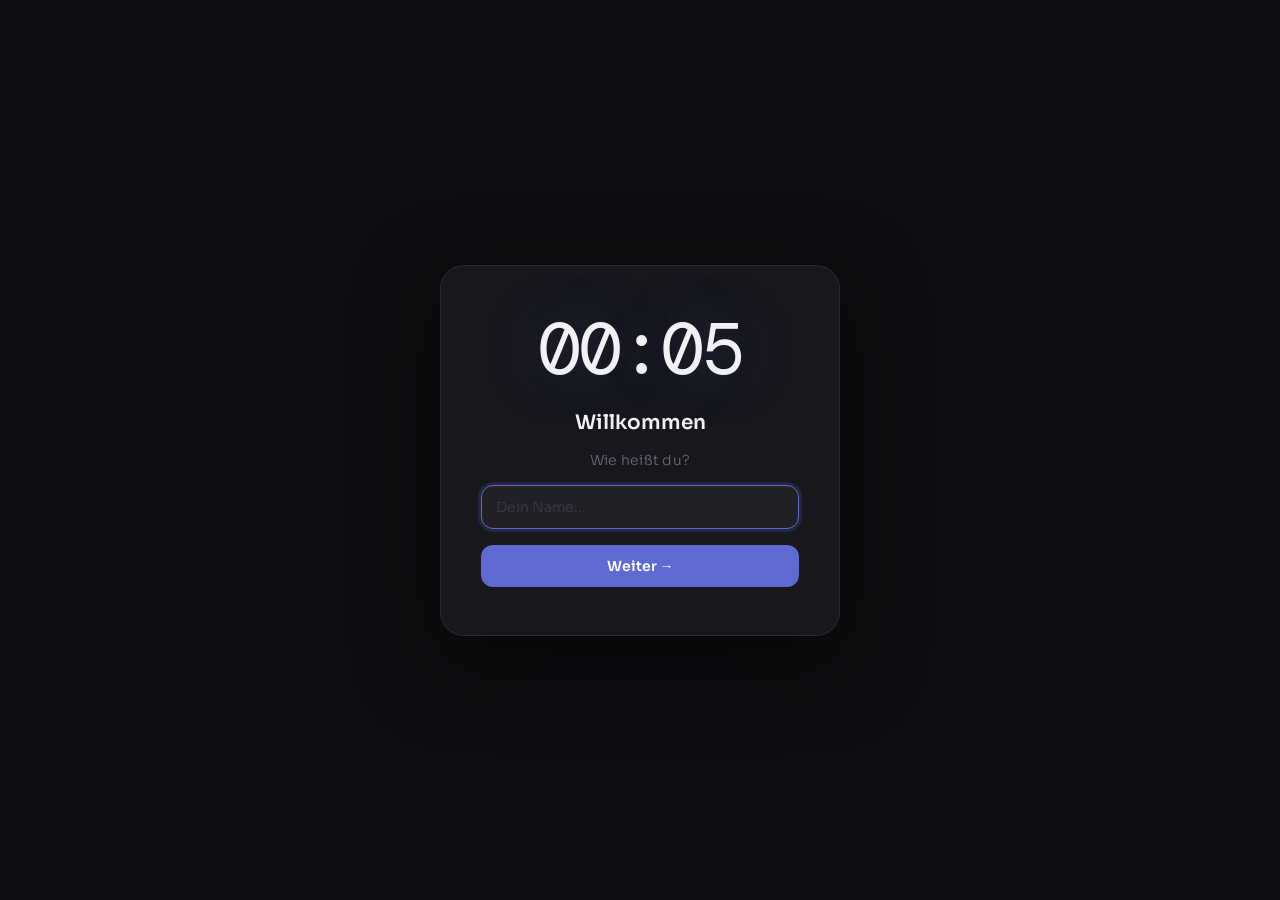
==== commit 48bb74bb: "Add files via upload" ====
--- a/index.html
+++ b/index.html
@@ -6,6 +6,9 @@
   <title>Startseite</title>
   <link rel="preconnect" href="https://fonts.googleapis.com" />
   <link rel="preconnect" href="https://fonts.gstatic.com" crossorigin />
+  <link rel="preconnect" href="https://firestore.googleapis.com" crossorigin />
+  <link rel="preconnect" href="https://identitytoolkit.googleapis.com" crossorigin />
+  <link rel="dns-prefetch" href="https://www.gstatic.com" />
   <link href="https://fonts.googleapis.com/css2?family=Sora:wght@300;400;600&family=DM+Mono:wght@400;500&display=swap" rel="stylesheet" />
   <link rel="stylesheet" href="./Style/style.css" />
 </head>
@@ -14,38 +17,47 @@
 <div id="loginScreen">
   <div class="login-box">
     <div class="login-clock" id="loginClock">00:00</div>
-    <div class="login-title">Willkommen zurück</div>
-    <div class="login-sub">Melde dich an, um deine Apps zu sehen.</div>
-    <div class="auth-error" id="loginError" style="display:none;"></div>
-    <button id="loginBtn" class="google-btn">
-      <svg viewBox="0 0 24 24" width="18" height="18">
-        <path d="M22.56 12.25c0-.78-.07-1.53-.2-2.25H12v4.26h5.92c-.26 1.37-1.04 2.53-2.21 3.31v2.77h3.57c2.08-1.92 3.28-4.74 3.28-8.09z" fill="#4285F4"/>
-        <path d="M12 23c2.97 0 5.46-.98 7.28-2.66l-3.57-2.77c-.98.66-2.23 1.06-3.71 1.06-2.86 0-5.29-1.93-6.16-4.53H2.18v2.84C3.99 20.53 7.7 23 12 23z" fill="#34A853"/>
-        <path d="M5.84 14.09c-.22-.66-.35-1.36-.35-2.09s.13-1.43.35-2.09V7.07H2.18C1.43 8.55 1 10.22 1 12s.43 3.45 1.18 4.93l3.66-2.84z" fill="#FBBC05"/>
-        <path d="M12 5.38c1.62 0 3.06.56 4.21 1.64l3.15-3.15C17.45 2.09 14.97 1 12 1 7.7 1 3.99 3.47 2.18 7.07l3.66 2.84c.87-2.6 3.3-4.53 6.16-4.53z" fill="#EA4335"/>
-      </svg>
-      Mit Google anmelden
-    </button>
-
-    <div class="auth-divider"><span>oder</span></div>
-
-    <div class="email-auth">
-      <div class="email-form-title" id="emailFormTitle">Mit E-Mail anmelden</div>
-      <input type="email"    id="emailInput"    class="auth-input" placeholder="E-Mail" autocomplete="email" />
-      <input type="password" id="passwordInput" class="auth-input" placeholder="Passwort" autocomplete="current-password" />
-      <div class="auth-error" id="authError" style="display:none;"></div>
-      <button id="emailSubmitBtn" class="auth-submit-btn">Anmelden</button>
-      <div class="auth-toggle">
-        <span id="authToggleText">Noch kein Konto?</span>
-        <a id="authToggleLink" href="#">Registrieren</a>
-      </div>
-    </div>
+    <div class="login-title">Willkommen</div>
+    <div class="login-sub">Wie heißt du?</div>
+    <input type="text" id="nameInput" class="auth-input" placeholder="Dein Name..." maxlength="30" autocomplete="off" />
+    <button id="nameSubmitBtn" class="auth-submit-btn">Weiter →</button>
   </div>
 </div>
 
 <div id="app" style="display:none;">
 
   <div id="bgLayer"></div>
+
+  <!-- Pomodoro Trigger -->
+  <button class="pomo-trigger" id="pomoTrigger" title="Pomodoro Timer">
+    <svg viewBox="0 0 24 24" fill="none" stroke="currentColor" stroke-width="2" stroke-linecap="round" stroke-linejoin="round">
+      <circle cx="12" cy="12" r="10"/><polyline points="12 6 12 12 16 14"/>
+    </svg>
+    <span id="pomoTriggerLabel">25:00</span>
+  </button>
+
+  <!-- Pomodoro Panel -->
+  <div class="pomo-panel" id="pomoPanel">
+    <div class="pomo-mode-label" id="pomoModeLabel">FOKUS</div>
+    <div class="pomo-ring-wrap">
+      <svg class="pomo-ring" viewBox="0 0 100 100">
+        <circle class="pomo-ring-bg" cx="50" cy="50" r="42"/>
+        <circle class="pomo-ring-progress" id="pomoProgress" cx="50" cy="50" r="42" transform="rotate(-90 50 50)"/>
+      </svg>
+      <div class="pomo-time" id="pomoTime">25:00</div>
+    </div>
+    <div class="pomo-controls">
+      <button class="pomo-btn" id="pomoSkip" title="Überspringen">
+        <svg viewBox="0 0 24 24" fill="currentColor" width="13" height="13"><path d="M6 18l8.5-6L6 6v12zM16 6v12h2V6h-2z"/></svg>
+      </button>
+      <button class="pomo-btn primary" id="pomoToggle">▶</button>
+      <button class="pomo-btn" id="pomoClose" title="Schließen">✕</button>
+    </div>
+    <div class="pomo-sessions">
+      <div class="pomo-dot"></div><div class="pomo-dot"></div>
+      <div class="pomo-dot"></div><div class="pomo-dot"></div>
+    </div>
+  </div>
 
   <header class="header">
     <div class="clock" id="clock">00:00</div>
@@ -65,6 +77,20 @@
       </svg>
     </button>
   </div>
+
+  <div class="widget todo-widget">
+    <div class="todo-header">
+      <span class="todo-title">Aufgaben</span>
+      <span class="todo-open-count" id="todoCount"></span>
+    </div>
+    <div class="todo-list" id="todoList">
+      <div class="todo-empty">Noch keine Aufgaben.</div>
+    </div>
+    <div class="todo-add-row">
+      <input type="text" class="todo-input" id="todoInput" placeholder="Neue Aufgabe..." maxlength="150" />
+      <button class="todo-add-btn" id="todoAddBtn">+</button>
+    </div>
+  </div>
 </div>
 
   <div class="search-wrapper">
@@ -80,7 +106,6 @@
   <main class="grid-wrapper" id="gridWrapper"></main>
 
   <div class="user-chip" id="userChip" style="display:none;">
-    <img id="userAvatar" src="" alt="Avatar" />
     <span id="userName" class="user-name"></span>
     <button id="settingsBtn" title="Einstellungen">
       <svg viewBox="0 0 24 24" fill="none" stroke="currentColor" stroke-width="2" stroke-linecap="round">
@@ -97,6 +122,18 @@
     </button>
   </div>
 
+  <!-- Game Launchers -->
+  <div class="game-launchers">
+    <a href="./Pages/game_hub.html" class="game-launch-btn" title="Games">
+      <svg viewBox="0 0 24 24" fill="none" stroke="currentColor" stroke-width="2" stroke-linecap="round">
+        <rect x="2" y="6" width="20" height="12" rx="3"/>
+        <path d="M8 10v4M6 12h4M16 10v4M14 12h4" stroke-linecap="round"/>
+      </svg>
+      <span>Games</span>
+    </a>
+  </div>
+
+ 
   <button class="add-btn" id="addBtn" title="App hinzufügen">
     <svg viewBox="0 0 24 24" fill="none" stroke="currentColor" stroke-width="2.5" stroke-linecap="round">
       <line x1="12" y1="5" x2="12" y2="19"/>
@@ -287,4 +324,4 @@
 <script src="./JS/apps.js"></script>
 <script type="module" src="./JS/main.js"></script>
 </body>
-</html>+</html>
--- a/Style/style.css
+++ b/Style/style.css
@@ -155,8 +155,13 @@
 .widgets-row {
   width: 100%;
   max-width: 860px;
+  display: flex;
+  gap: 16px;
+  align-items: stretch;
   animation: fadeDown 0.7s 0.05s ease both;
 }
+.quote-widget { flex: 1; }
+.todo-widget  { flex: 1; min-width: 200px; }
 
 .widget {
   background: var(--bg-widget);
@@ -476,9 +481,9 @@
 ::-webkit-scrollbar-thumb { background: #2a2a35; border-radius: 99px; }
 ::-webkit-scrollbar-thumb:hover { background: var(--accent); }
 
-@media (max-width: 600px) {
+@media (max-width: 700px) {
   .widgets-row { flex-direction: column; }
-  .weather-widget { min-width: unset; }
+  .todo-widget  { min-width: unset; width: 100%; }
   .user-name { display: none; }
 }
 
@@ -599,4 +604,152 @@
 .emoji-btn.selected {
   background: var(--accent-glow);
   outline: 1px solid var(--accent);
-}+}
+
+/* ── POMODORO ── */
+.pomo-trigger {
+  position: fixed; top: 20px; left: 24px; z-index: 100;
+  display: flex; align-items: center; gap: 8px;
+  background: var(--bg-card); border: 1px solid var(--border);
+  border-radius: 40px; padding: 5px 14px 5px 10px;
+  box-shadow: 0 4px 16px rgba(0,0,0,0.2); cursor: pointer;
+  color: var(--text-secondary); font-family: var(--font-mono); font-size: 13px;
+  transition: border-color 0.2s, color 0.2s; animation: fadeDown 0.5s ease both;
+}
+.pomo-trigger:hover { border-color: var(--accent); color: var(--text-primary); }
+.pomo-trigger.running { border-color: var(--accent); color: var(--accent); }
+.pomo-trigger svg { width: 14px; height: 14px; flex-shrink: 0; }
+
+.pomo-panel {
+  position: fixed; top: 64px; left: 24px; z-index: 100;
+  display: none; flex-direction: column; align-items: center; gap: 16px;
+  background: var(--bg-card); border: 1px solid var(--border);
+  border-radius: 20px; padding: 24px 20px;
+  box-shadow: 0 8px 40px rgba(0,0,0,0.35); width: 200px;
+  animation: fadeDown 0.2s ease;
+}
+[data-theme="light"] .pomo-panel { background: #fff; }
+.pomo-panel.open { display: flex; }
+
+.pomo-mode-label {
+  font-family: var(--font-mono); font-size: 10px;
+  letter-spacing: 0.14em; text-transform: uppercase; font-weight: 500;
+}
+
+.pomo-ring-wrap {
+  position: relative; width: 110px; height: 110px;
+  display: flex; align-items: center; justify-content: center;
+}
+.pomo-ring { width: 110px; height: 110px; }
+.pomo-ring-bg { fill: none; stroke: rgba(255,255,255,0.07); stroke-width: 4; }
+[data-theme="light"] .pomo-ring-bg { stroke: rgba(0,0,0,0.07); }
+.pomo-ring-progress {
+  fill: none; stroke: var(--accent); stroke-width: 4; stroke-linecap: round;
+  stroke-dasharray: 264; stroke-dashoffset: 0;
+  transition: stroke-dashoffset 1s linear, stroke 0.5s;
+}
+.pomo-time {
+  position: absolute; font-family: var(--font-mono); font-size: 24px;
+  letter-spacing: -1px; color: var(--text-primary); font-weight: 400;
+}
+
+.pomo-controls { display: flex; gap: 8px; align-items: center; }
+.pomo-btn {
+  width: 34px; height: 34px; border-radius: 50%;
+  border: 1px solid var(--border); background: rgba(255,255,255,0.04);
+  color: var(--text-secondary); cursor: pointer;
+  display: flex; align-items: center; justify-content: center;
+  font-size: 13px; transition: all 0.15s;
+}
+.pomo-btn:hover { border-color: var(--accent); color: var(--accent); }
+.pomo-btn.primary {
+  background: var(--accent); border-color: var(--accent);
+  color: #fff; width: 44px; height: 44px; font-size: 16px;
+}
+.pomo-btn.primary:hover { opacity: 0.85; }
+
+.pomo-sessions { display: flex; gap: 8px; }
+.pomo-dot {
+  width: 8px; height: 8px; border-radius: 50%;
+  background: rgba(255,255,255,0.1); transition: background 0.3s;
+}
+[data-theme="light"] .pomo-dot { background: rgba(0,0,0,0.1); }
+.pomo-dot.done { background: var(--accent); }
+
+/* ── TODO WIDGET ── */
+.todo-widget { display: flex; flex-direction: column; gap: 14px; justify-content: space-between; }
+
+.todo-header { display: flex; align-items: center; justify-content: space-between; }
+.todo-title { font-size: 13px; font-weight: 600; color: var(--text-primary); }
+.todo-open-count { font-family: var(--font-mono); font-size: 11px; color: var(--accent); }
+
+.todo-list {
+  display: flex; flex-direction: column; gap: 2px;
+  flex: 1; overflow-y: auto; min-height: 0;
+}
+.todo-empty { font-size: 12px; color: var(--text-label); padding: 4px; }
+
+.todo-item {
+  display: flex; align-items: flex-start; gap: 10px;
+  padding: 7px 6px; border-radius: 8px; transition: background 0.15s;
+}
+.todo-item:hover { background: rgba(255,255,255,0.03); }
+[data-theme="light"] .todo-item:hover { background: rgba(0,0,0,0.03); }
+
+.todo-check {
+  width: 18px; height: 18px; border-radius: 50%; flex-shrink: 0; margin-top: 1px;
+  border: 1.5px solid var(--border); background: none; cursor: pointer;
+  display: flex; align-items: center; justify-content: center;
+  transition: background 0.2s, border-color 0.2s;
+}
+.todo-check:hover { border-color: var(--accent); }
+.todo-check.done { background: var(--accent); border-color: var(--accent); }
+.todo-check.done::after { content: '✓'; color: #fff; font-size: 10px; }
+
+.todo-text {
+  flex: 1; font-size: 13px; font-weight: 300;
+  color: var(--text-primary); line-height: 1.4; word-break: break-word;
+}
+.todo-text.done { text-decoration: line-through; color: var(--text-secondary); }
+
+.todo-del {
+  opacity: 0; background: none; border: none; color: var(--text-secondary);
+  cursor: pointer; font-size: 18px; padding: 0 2px; flex-shrink: 0; line-height: 1;
+  transition: opacity 0.15s, color 0.15s;
+}
+.todo-item:hover .todo-del { opacity: 1; }
+.todo-del:hover { color: #e53e3e; }
+
+.todo-add-row { display: flex; gap: 8px; }
+.todo-input {
+  flex: 1; background: rgba(255,255,255,0.04); border: 1px solid var(--border);
+  border-radius: 10px; padding: 9px 12px; font-family: var(--font-display);
+  font-size: 13px; color: var(--text-primary); outline: none; transition: border-color 0.2s;
+}
+[data-theme="light"] .todo-input { background: #f6f6fa; }
+.todo-input:focus { border-color: var(--accent); }
+.todo-input::placeholder { color: var(--text-secondary); }
+.todo-add-btn {
+  width: 36px; border-radius: 10px; border: none; background: var(--accent);
+  color: #fff; font-size: 22px; cursor: pointer; flex-shrink: 0;
+  display: flex; align-items: center; justify-content: center; padding-bottom: 2px;
+  transition: opacity 0.2s;
+}
+.todo-add-btn:hover { opacity: 0.85; }
+
+/* ── GAME LAUNCHERS ── */
+.game-launchers {
+  position: fixed; bottom: 32px; left: 24px; z-index: 100;
+  display: flex; flex-direction: column; gap: 8px;
+}
+
+.game-launch-btn {
+  display: flex; align-items: center; gap: 8px;
+  background: var(--bg-card); border: 1px solid var(--border);
+  border-radius: 40px; padding: 6px 14px 6px 10px;
+  box-shadow: 0 4px 16px rgba(0,0,0,0.2);
+  color: var(--text-secondary); font-family: var(--font-mono); font-size: 13px;
+  text-decoration: none; transition: border-color 0.2s, color 0.2s, box-shadow 0.2s;
+}
+.game-launch-btn svg { width: 15px; height: 15px; flex-shrink: 0; }
+.game-launch-btn:hover { border-color: var(--accent); color: var(--text-primary); box-shadow: 0 4px 20px var(--accent-glow); }
